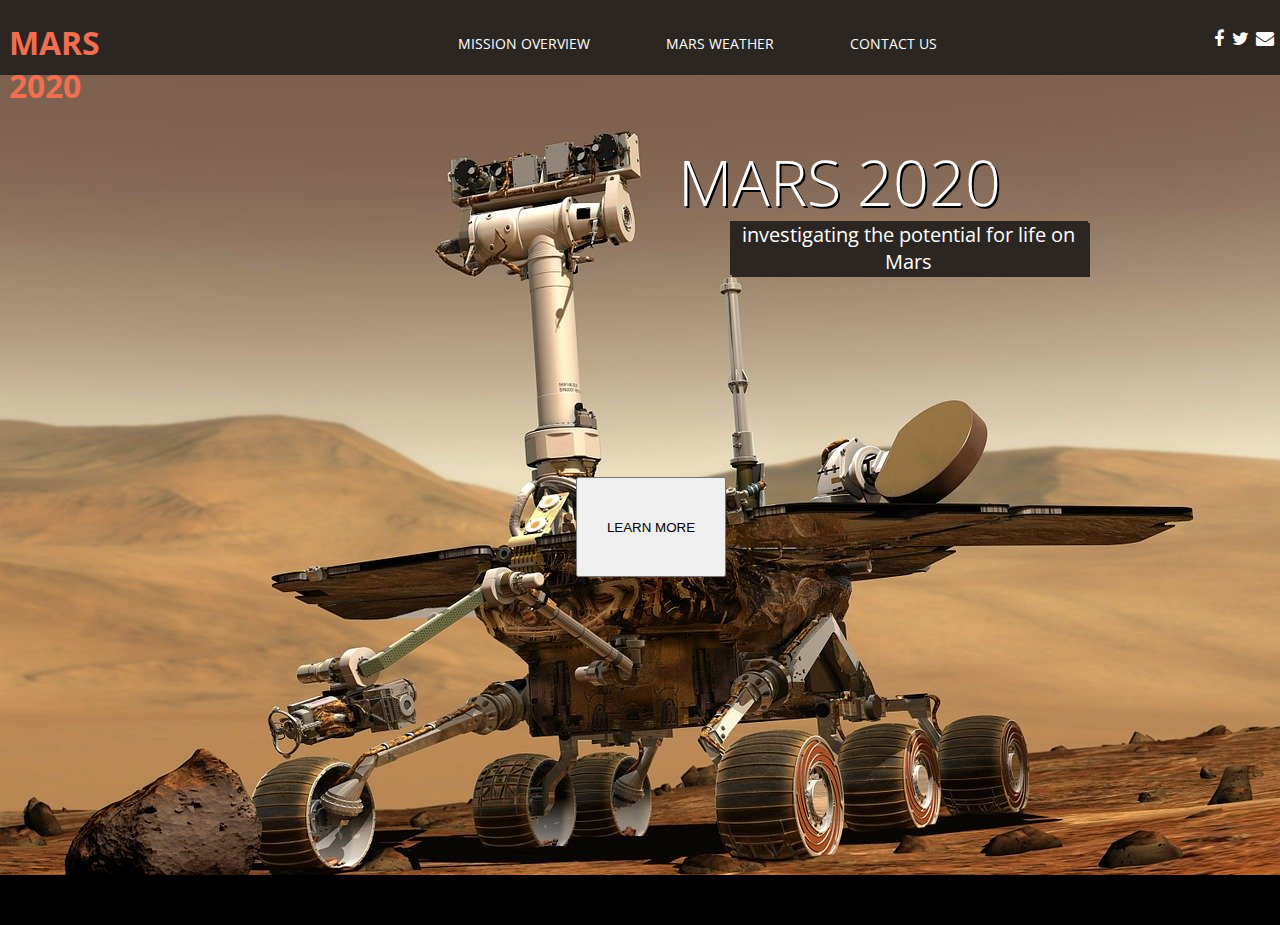
==== index.html @ 91cb97eb "Initial commit" ====
<!DOCTYPE html>
<html lang="en" dir="ltr">
  <head>
    <meta charset="utf-8">
    <meta name="viewport" content="width=device-width, initial-scale=1.0">
    <title>Mars 2020</title>
    <link rel="stylesheet" href="https://cdnjs.cloudflare.com/ajax/libs/font-awesome/4.7.0/css/font-awesome.min.css">
    <link href="https://fonts.googleapis.com/css?family=Open+Sans&display=swap" rel="stylesheet">
    <link rel="stylesheet" href="/css/style.css">
  </head>
  <body>
    <div id="container">
      <header>
        <h1>MARS 2020</h1>
        <nav>
          <ul>
            <li class="dropdown">
              <a href="javascript:void(0)" class="dropbtn"><a href="overview.html">Mission Overview</a></a>
              <div class="dropdown-content">
                <a href="timeline.html">Mission Timeline</a>
              </div>
            </li>
            <li><a href="weather.html">Mars Weather</a></li>
            <li><a href="contact.html">Contact Us</a></li>
          </ul>
        </nav>
        <div class="social">
          <a href="#" class="fa fa-facebook"></a>
          <a href="#" class="fa fa-twitter"></a>
          <a href="#" class="fa fa-envelope"></a>
        </div>
      </header>
      <main id="main">
        <h2 id="welcomeText">MARS 2020</h2>
        <p class="subText">investigating the potential for life on Mars</p>
      </main>
      <section>
        <button id="callToAction" type="button" name="button">LEARN MORE</button>
      </section>
      <footer>3

      </footer>
    </div>
  </body>
</html>
---- css/style.css ----
html {
  margin: 0;
  padding: 0;
  background: black;
  background-image: url(/images/marsRover.jpg);
  background-repeat: no-repeat;
  background-size: cover;
}

#contactHTML {
  margin: 0;
  padding: 0;
  background: black;
  background-image: url(/images/mars2.jpg);
  background-repeat: no-repeat;
  background-size: cover;
}

body {
  margin: 0;
  padding: 0;
}

#callToAction {
  position: absolute;
  width: 150px;
  height: 100px;
  top: 53%;
  left: 45%;
}

#container {
  display: grid;
  grid-template-areas: "header"
                       "main"
                       "footer";
}

header {
  grid-area: header;
  height: 75px;
  display: grid;
  grid-template-rows: 100%;
  grid-template-columns: 13.3% 81.3% 5.3%;
  background: #2c2622;
  color: white;
  font-family: 'Open Sans', sans-serif;
}

main {
  grid-area: main;
  height: 800px;
}

footer {
  grid-area: footer;
  height: 50px;
  background: black;
}

h1 {
  width: 100%;
  margin-left: 5%;
  color: #F26E50;
}


/* Navigation */
nav {
  width: 100%;
}

li:first-of-type {
  margin-left: 20%;
}

ul {
}

li {
  list-style: none;
  display: inline-block;
  font-size: 14px;
  text-transform: uppercase;
  margin-left: 4%;
  margin-top: 1%;
}

li:first-of-type:hover {
  color: orange;
}

a {
  cursor: pointer;
}

a:hover {
  color: #f26e50;
}


/*Dropdown Menu*/
li a, .dropbtn {
  display: inline-block;
  color: white;
  text-align: center;
  padding: 8.24px 16px;
  text-decoration: none;
}

li a:hover, .dropdown:hover .dropbtn {
  background-color: #2c2622;
}

li.dropdown {
  display: inline-block;
}

.dropdown-content {
  display: none;
  position: absolute;
  background-color: #2c2622;
  min-width: 160px;
  box-shadow: 0px 2px 8px 0px #2c2622;
  z-index: 1;
  left: 33.7%;
}

.dropdown-content a {
  color: white;
  padding: 12px 16px;
  text-decoration: none;
  display: block;
  text-align: left;
}

.dropdown-content a:hover {background-color: #f26e50;}

.dropdown:hover .dropdown-content {
  display: block;
}


/*Social Media and Mail icons */
.social {
  width: 100%;
}

.fa {
  font-size: 18px;
  margin-top: 44%;
  margin-left: 5%;
  text-decoration: none;
  color: white;
}


/* FRONTPAGE */
#welcomeText {
  margin-left: 53%;
  margin-top: 5%;
  margin-bottom: 0;
  font-size: 63px;
  color: white;
  font-family: 'Open Sans', sans-serif;
  font-weight: 300;
  text-shadow: 2px 2px black;
}

.subText {
  margin-left: 57%;
  margin-top: -0.2%;
  color: white;
  font-size: 20px;
  font-family: 'Open Sans', sans-serif;
  background: #2c2622;
  width: 28%;
  text-align: center;
  box-shadow: 2px 2px #2c2622;
}


/*Contact Form styles*/
#contactBox {
  width: 687px;
  height: 662px;
  background: white;
  margin: 0 auto;
  margin-top: 5%;
}

#contactHeader {
  background: #592B27;
  width: 100%;
  height: 20%;
}

#contactH2 {
  padding-left: 36%;
  padding-top: 6.5%;
  color: white;
  font-family: 'Open Sans', sans-serif;
  font-size: 32px;
  font-weight: 300;
}

#logoLink {
    text-decoration: none;
    color: #F26E50;
}

#marsForm {

}

fieldset {
  border: none;
  margin: 0 0 10px;
  padding: 0;
  padding-top: 10px;
  margin-left: 2%;
  width: 100%;
}

#marsForm input[type="text"],
#marsForm input[type="tel"],
#marsForm input[type="email"],
#marsForm textarea {
  width: 50%;
  border: 1px solid #bbb;
  margin: 0 0 5px;
  padding: 10px;
  font-family: 'Open Sans', sans-serif;
}
#marsForm textarea {
  height: 150px;
  width: 90%;
  max-width: 100%;
}
#marsForm button[type="submit"] {
  padding: 10px;
  width: 20%;
  background: #592b27;
  color: white;
  font-weight: 700;
  border: none;
  margin-left: 73%;
  box-shadow: 2px 2px #2c2622;
  border: none;
  border-radius: 5%;
}
#marsForm button[type="submit"]:hover {
  background: darkgreen;
  color: white;
  text-transform: uppercase;
  font-weight: 700;
  opacity: 0.8;
  cursor: pointer;
}
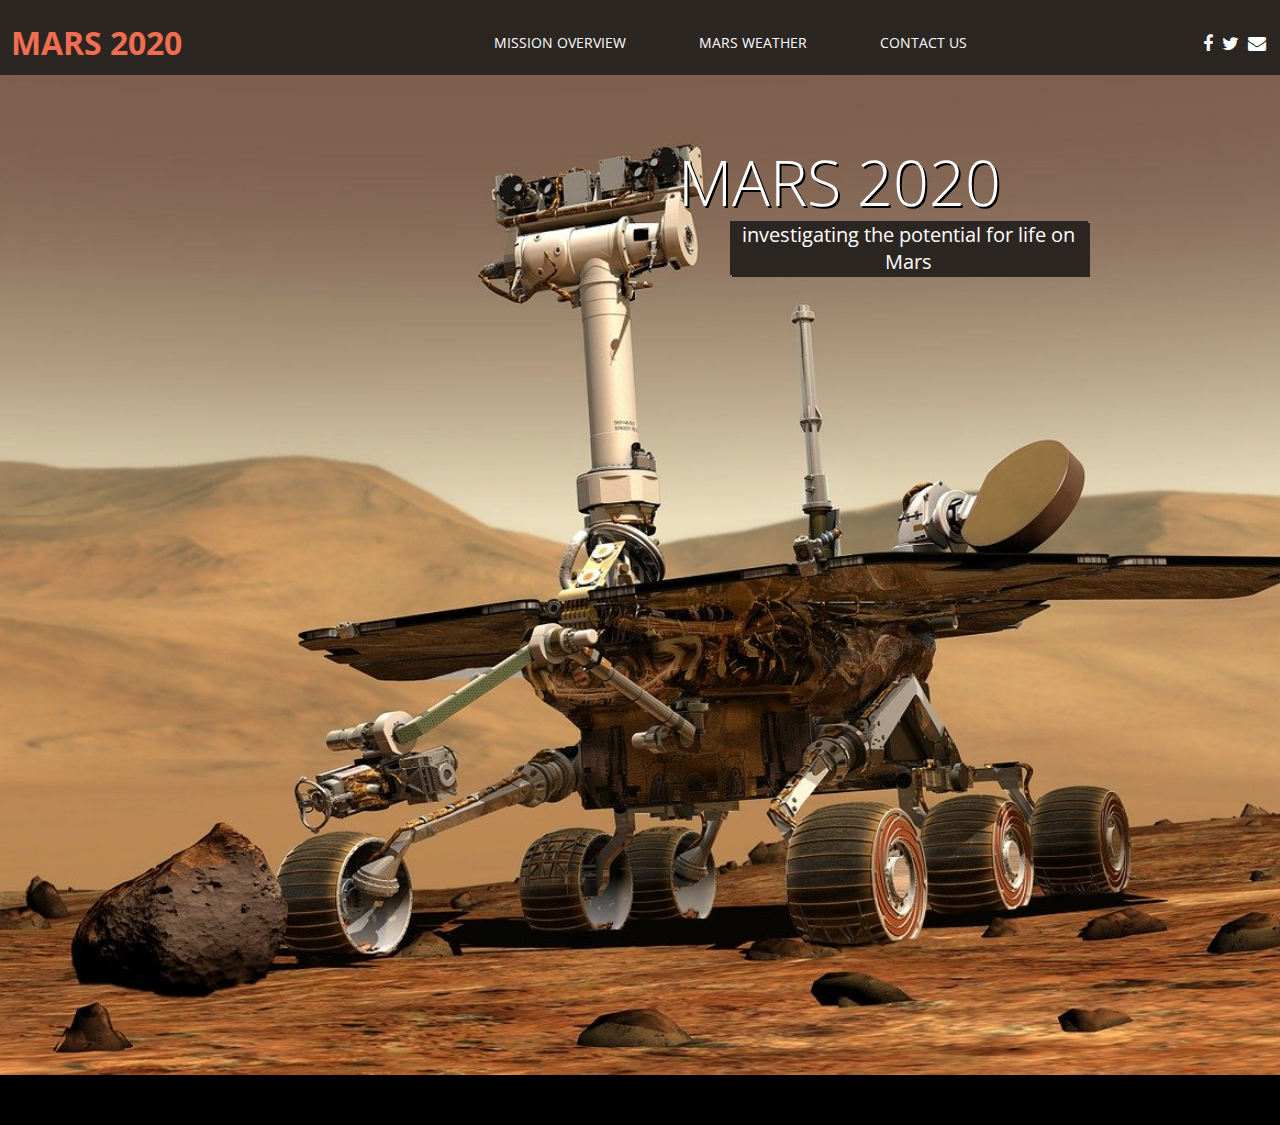
==== commit ca963f5d: "General markup and styling of site" ====
--- a/index.html
+++ b/index.html
@@ -24,21 +24,34 @@
             <li><a href="contact.html">Contact Us</a></li>
           </ul>
         </nav>
+        <div class="burger">
+          <div class="line"></div>
+          <div class="line"></div>
+          <div class="line"></div>
+          <div class="social">
+            <a href="#" class="fa fa-facebook"></a>
+            <a href="#" class="fa fa-twitter"></a>
+            <a href="#" class="fa fa-envelope"></a>
+          </div>
+        </div>
         <div class="social">
           <a href="#" class="fa fa-facebook"></a>
           <a href="#" class="fa fa-twitter"></a>
           <a href="#" class="fa fa-envelope"></a>
         </div>
       </header>
-      <main id="main">
+      <main class="main">
         <h2 id="welcomeText">MARS 2020</h2>
         <p class="subText">investigating the potential for life on Mars</p>
       </main>
-      <section>
-        <button id="callToAction" type="button" name="button">LEARN MORE</button>
-      </section>
-      <footer>3
-
+      <div id="newMain"></div>
+      <script src="/js/script.js"></script>
+      <footer id="footer">
+        <div class="socialMobile">
+          <a href="#" class="fa fa-facebook"></a>
+          <a href="#" class="fa fa-twitter"></a>
+          <a href="#" class="fa fa-envelope"></a>
+        </div>
       </footer>
     </div>
   </body>
--- a/css/style.css
+++ b/css/style.css
@@ -7,26 +7,9 @@
   background-size: cover;
 }
 
-#contactHTML {
-  margin: 0;
-  padding: 0;
-  background: black;
-  background-image: url(/images/mars2.jpg);
-  background-repeat: no-repeat;
-  background-size: cover;
-}
-
 body {
   margin: 0;
   padding: 0;
-}
-
-#callToAction {
-  position: absolute;
-  width: 150px;
-  height: 100px;
-  top: 53%;
-  left: 45%;
 }
 
 #container {
@@ -41,7 +24,7 @@
   height: 75px;
   display: grid;
   grid-template-rows: 100%;
-  grid-template-columns: 13.3% 81.3% 5.3%;
+  grid-template-columns: 17.3% 75.3% 7.3%;
   background: #2c2622;
   color: white;
   font-family: 'Open Sans', sans-serif;
@@ -49,7 +32,7 @@
 
 main {
   grid-area: main;
-  height: 800px;
+  height: 1000px;
 }
 
 footer {
@@ -62,6 +45,10 @@
   width: 100%;
   margin-left: 5%;
   color: #F26E50;
+}
+
+p {
+  font-family: 'Open Sans', sans-serif;
 }
 
 
@@ -143,15 +130,19 @@
 
 /*Social Media and Mail icons */
 .social {
-  width: 100%;
+  margin: 0 auto;
+}
+
+.socialMobile {
+  display: none;
 }
 
 .fa {
   font-size: 18px;
-  margin-top: 44%;
-  margin-left: 5%;
   text-decoration: none;
   color: white;
+  margin-top: 35px;
+  margin-left: 5px;
 }
 
 
@@ -181,6 +172,15 @@
 
 
 /*Contact Form styles*/
+#contactHTML {
+  margin: 0;
+  padding: 0;
+  background: black;
+  background-image: url(/images/mars2.jpg);
+  background-repeat: no-repeat;
+  background-size: cover;
+}
+
 #contactBox {
   width: 687px;
   height: 662px;
@@ -257,3 +257,335 @@
   opacity: 0.8;
   cursor: pointer;
 }
+
+
+.burger {
+  display: none;
+}
+
+
+/* TABLET STYLES */
+
+@media screen and (max-width: 980px) {
+  header {
+    grid-area: header;
+    height: 100px;
+    display: grid;
+    grid-template-rows: 100%;
+    grid-template-columns: 17.3% 75.3% 7.3%;
+    background: #2c2622;
+    color: white;
+    font-family: 'Open Sans', sans-serif;
+  }
+
+  #container {
+    width: 100%;
+    max-width: 980px;
+  }
+
+  #newMain {
+    display: none;
+  }
+
+  .main {
+    height: 1100px;
+  }
+
+  h1 {
+    margin-top: 15%;
+    margin-left: 7%;
+    text-align: center;
+  }
+
+  h2#welcomeText {
+    margin-left: 6%;
+    margin-top: 30%;
+  }
+
+  .subText {
+    margin-left: 6%;
+    width: 70%;
+  }
+
+  .social {
+    display: none;
+  }
+
+  .burger {
+    display: block;
+  }
+
+  .line {
+    background: white;
+    width: 65%;
+    height: 6%;
+    margin-top: 12%;
+  }
+
+  .line:first-of-type {
+    margin-top: 65%;
+  }
+
+  ul {
+    display: none;
+  }
+
+
+  /* Burger Div */
+  .burgerDiv {
+    width: 100%;
+    background: #592B27;
+    display: grid;
+    grid-template-columns: 100%;
+    grid-template-rows: 22% 22% 22% 22%;
+    font-family: 'Open Sans', sans-serif;
+  }
+
+  div.burgerLinks a {
+    width: 100%;
+    font-size: 32px;
+    color: white;
+    padding-top: 7%;
+    margin-left: 33%;
+    text-align: center;
+  }
+
+  .linkHr {
+    width: 100%;
+    margin-top: 15.3%;
+  }
+
+  .linkH3 {
+    margin-left: 0%;
+    margin-top: 4.7%;
+  }
+
+  .linkH3:first-of-type {
+    margin-left: 0%;
+    margin-top: -2%;
+  }
+
+  .containDiv {
+    display: block;
+    padding-top: 70px;
+    padding-bottom: 0px;
+    background: #592B27;
+  }
+
+  .containDivNone {
+    display: none;
+  }
+
+  .close {
+    position: absolute;
+    font-size: 50px;
+    color: white;
+    top: 5%;
+    right: 3%;
+  }
+
+  .closeHidden {
+    display: none;
+  }
+
+  .open {
+    display: inline-block;
+  }
+
+/*CONTACT US STYLES*/
+#contactBox {
+  width: 90%;
+  height: 900px;
+}
+
+#contactHTML {
+  margin: 0;
+  padding: 0;
+  background: black;
+  background-image: url(/images/mars2.jpg);
+  background-repeat: no-repeat;
+  background-size: cover;
+}
+}
+
+@media screen and (max-width: 480px) {
+  html {
+    height: 100%;
+  }
+
+  header {
+    height: 100px;
+    grid-template-rows: 100%;
+    grid-template-columns: 50% 35% 15%;
+    background: #2c2622;
+    color: white;
+    font-family: 'Open Sans', sans-serif;
+  }
+
+  #container {
+    width: 100%;
+    max-width: 480px;
+  }
+
+  .main {
+    height: 580px;
+  }
+
+  .socialMobile {
+    margin-left: 25%;
+  }
+
+  .fa {
+    font-size: 32px;
+    margin-left: 10%;
+    margin-bottom: 0%;
+    margin-top: 7%;
+  }
+
+  footer {
+    opacity: 0.8;
+    height: 70px;
+  }
+
+
+  /*FRONTPAGE STYLES*/
+  h2#welcomeText {
+    margin-left: 1%;
+    margin-top: 1%;
+    font-size: 42px;
+  }
+
+  .subText {
+    font-size: 16px;
+    width: 90%;
+  }
+
+
+  /*CONTACT US STYLES*/
+  #contactMain {
+    height: 700px;
+  }
+
+  #contactBox {
+    width: 100%;
+    height: 100%;
+    margin-top: -7%;
+    text-align: center;
+  }
+
+  #contactH2 {
+    padding-top: 10%;
+    padding-left: 0%;
+    width: 100%;
+  }
+
+  #contactHeader {
+  }
+
+  #contactHTML {
+    margin: 0;
+    padding: 0;
+    background: black;
+    background-image: url(/images/mars2.jpg);
+    background-repeat: no-repeat;
+    background-size: cover;
+  }
+
+
+  /* Burger Div */
+  .burgerDiv {
+    width: 100%;
+    display: grid;
+    grid-template-columns: 100%;
+    grid-template-rows: 22% 22% 22% 22%;
+    text-align: center;
+  }
+
+  div.burgerLinks a {
+    width: 100%;
+    font-size: 22px;
+    padding-top: 0;
+    margin-left: 0%;
+    text-align: center;
+    text-decoration: none;
+  }
+
+  .linkHr {
+    width: 100%;
+    margin-top: 16.3%;
+    padding-top: 0%;
+  }
+
+  .linkH3 {
+    margin-left: 0%;
+    margin-top: 13%;
+  }
+
+  .linkH3:first-of-type {
+    margin-left: 0%;
+    margin-top: -9%;
+  }
+
+  .containDiv {
+    padding-top: 80px;
+  }
+
+  .close {
+    position: absolute;
+    font-size: 30px;
+    color: white;
+    top: 0%;
+    right: 5%;
+    font-weight: bold;
+  }
+
+
+  /*Contact Form styles*/
+  #contactHTML {
+    background-image: url(/images/mars2.jpg);
+    background-repeat: no-repeat;
+    background-size: cover;
+  }
+
+  #marsForm {
+
+  }
+
+  fieldset {
+    margin: 0 0 10px;
+    padding: 0;
+    padding-top: 10px;
+    margin-left: 0%;
+  }
+
+  #marsForm input[type="text"],
+  #marsForm input[type="tel"],
+  #marsForm input[type="email"],
+  #marsForm textarea {
+    width: 90%;
+    margin: 0 0 5px;
+    padding: 10px;
+  }
+  #marsForm textarea {
+    height: 150px;
+    width: 90%;
+    max-width: 100%;
+  }
+  #marsForm button[type="submit"] {
+    padding: 15px;
+    width: 40%;
+    border: none;
+    margin-left: 0%;
+    border: none;
+    border-radius: 5%;
+  }/*
+  #marsForm button[type="submit"]:hover {
+    background: darkgreen;
+    color: white;
+    text-transform: uppercase;
+    font-weight: 700;
+    opacity: 0.8;
+    cursor: pointer;
+  }*/
+
+}
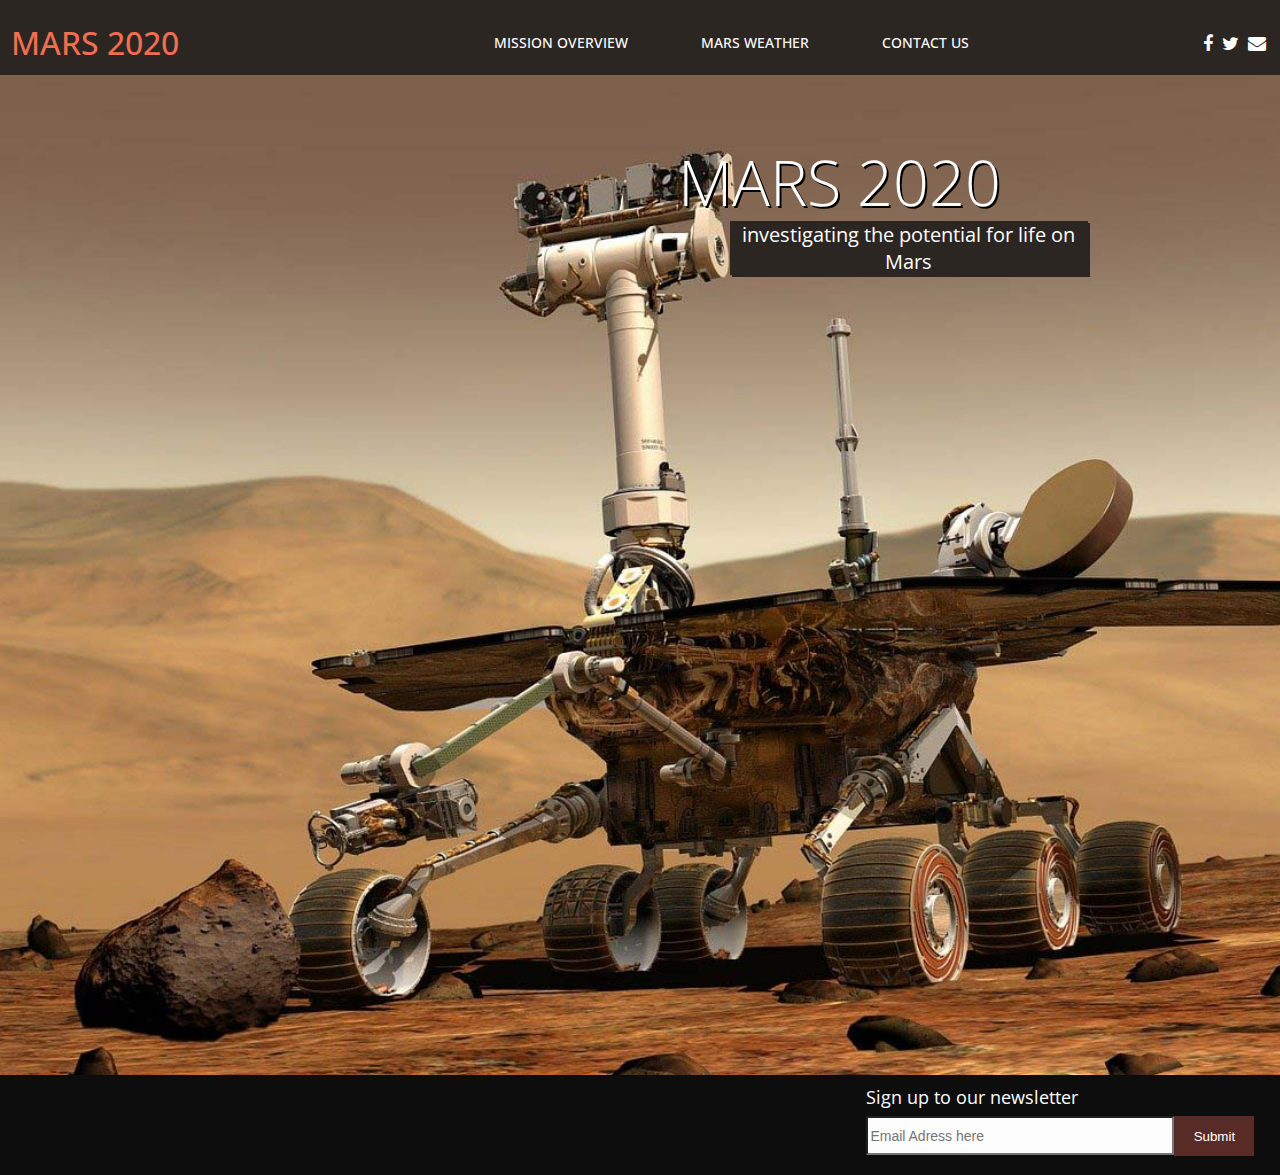
==== commit db43e246: "Resized images, changed colors and worked on improving responsiveness" ====
--- a/index.html
+++ b/index.html
@@ -4,6 +4,7 @@
     <meta charset="utf-8">
     <meta name="viewport" content="width=device-width, initial-scale=1.0">
     <title>Mars 2020</title>
+    <meta name="description" content="A microsite providing all relevant information about Nasa's upcoming Mars 2020 mission.">
     <link rel="stylesheet" href="https://cdnjs.cloudflare.com/ajax/libs/font-awesome/4.7.0/css/font-awesome.min.css">
     <link href="https://fonts.googleapis.com/css?family=Open+Sans&display=swap" rel="stylesheet">
     <link rel="stylesheet" href="/css/style.css">
@@ -11,7 +12,7 @@
   <body>
     <div id="container">
       <header>
-        <h1>MARS 2020</h1>
+        <h1><a id="logoLink" href="index.html">MARS 2020</a></h1>
         <nav>
           <ul>
             <li class="dropdown">
@@ -45,14 +46,18 @@
         <p class="subText">investigating the potential for life on Mars</p>
       </main>
       <div id="newMain"></div>
-      <script src="/js/script.js"></script>
       <footer id="footer">
         <div class="socialMobile">
           <a href="#" class="fa fa-facebook"></a>
           <a href="#" class="fa fa-twitter"></a>
           <a href="#" class="fa fa-envelope"></a>
         </div>
+        <div class="desktopFooter">
+          <p class="newsletterP">Sign up to our newsletter</p>
+          <input type="email" name="" type="submit" placeholder="Email Adress here"><input type="submit">
+        </div>
       </footer>
     </div>
+    <script src="/js/script.js"></script>
   </body>
 </html>
--- a/css/style.css
+++ b/css/style.css
@@ -2,7 +2,7 @@
   margin: 0;
   padding: 0;
   background: black;
-  background-image: url(/images/marsRover.jpg);
+  background-image: url(/images/marsRover2.jpg);
   background-repeat: no-repeat;
   background-size: cover;
 }
@@ -35,12 +35,6 @@
   height: 1000px;
 }
 
-footer {
-  grid-area: footer;
-  height: 50px;
-  background: black;
-}
-
 h1 {
   width: 100%;
   margin-left: 5%;
@@ -49,6 +43,7 @@
 
 p {
   font-family: 'Open Sans', sans-serif;
+  color: #fdfdfd;
 }
 
 
@@ -79,10 +74,19 @@
 
 a {
   cursor: pointer;
+  font-weight: 500;
 }
 
 a:hover {
   color: #f26e50;
+  font-size: 1.1em;
+  transition: 1s;
+}
+
+.active {
+  color: #f26e50;
+  font-size: 1.1em;
+  font-weight: bold;
 }
 
 
@@ -110,7 +114,7 @@
   min-width: 160px;
   box-shadow: 0px 2px 8px 0px #2c2622;
   z-index: 1;
-  left: 33.7%;
+  left: 35.7%;
 }
 
 .dropdown-content a {
@@ -152,7 +156,7 @@
   margin-top: 5%;
   margin-bottom: 0;
   font-size: 63px;
-  color: white;
+  color: #fdfdfd;
   font-family: 'Open Sans', sans-serif;
   font-weight: 300;
   text-shadow: 2px 2px black;
@@ -161,9 +165,7 @@
 .subText {
   margin-left: 57%;
   margin-top: -0.2%;
-  color: white;
   font-size: 20px;
-  font-family: 'Open Sans', sans-serif;
   background: #2c2622;
   width: 28%;
   text-align: center;
@@ -176,7 +178,7 @@
   margin: 0;
   padding: 0;
   background: black;
-  background-image: url(/images/mars2.jpg);
+  background-image: url(../images/mars1.jpg);
   background-repeat: no-repeat;
   background-size: cover;
 }
@@ -205,12 +207,13 @@
 }
 
 #logoLink {
-    text-decoration: none;
-    color: #F26E50;
-}
-
-#marsForm {
-
+  text-decoration: none;
+  color: #F26E50;
+}
+
+#logoLink:hover {
+  transition: 0;
+  font-size: 1em;
 }
 
 fieldset {
@@ -220,6 +223,10 @@
   padding-top: 10px;
   margin-left: 2%;
   width: 100%;
+}
+
+#marsForm {
+  background: #fdfdfd;
 }
 
 #marsForm input[type="text"],
@@ -264,6 +271,48 @@
 }
 
 
+/*Footer*/
+footer {
+  grid-area: footer;
+  height: 100px;
+  background: #0d0d0d;
+}
+
+.desktopFooter {
+  display: block;
+  position: absolute;
+  right: 2%;
+}
+
+.newsletterP {
+  font-size: 18px;
+  margin-top: 2.5%;
+  margin-bottom: 2%;
+}
+
+footer input[type="submit"] {
+  height: 40px;
+  width: 80px;
+  margin-top: 0px;
+  border: none;
+  color: white;
+  background: #592b27;
+  cursor: pointer;
+}
+
+footer input[type="submit"]:hover {
+  background: #f26e50;
+}
+
+footer input[type="email"] {
+  height: 33px;
+  width: 300px;
+  margin-top: 0px;
+  font-size: 14px;
+  background: #fdfdfd;
+}
+
+
 /* TABLET STYLES */
 
 @media screen and (max-width: 980px) {
@@ -274,7 +323,7 @@
     grid-template-rows: 100%;
     grid-template-columns: 17.3% 75.3% 7.3%;
     background: #2c2622;
-    color: white;
+    color: #fdfdfd;
     font-family: 'Open Sans', sans-serif;
   }
 
@@ -392,6 +441,7 @@
     display: inline-block;
   }
 
+
 /*CONTACT US STYLES*/
 #contactBox {
   width: 90%;
@@ -402,10 +452,31 @@
   margin: 0;
   padding: 0;
   background: black;
-  background-image: url(/images/mars2.jpg);
+  background-image: url(../images/mars1.jpg);
   background-repeat: no-repeat;
   background-size: cover;
 }
+
+
+/*Footer*/
+footer {
+  height: 70px;
+}
+
+.desktopFooter {
+  display: none;
+}
+.socialMobile {
+  margin-left: 33%;
+  display: block;
+}
+
+.fa {
+  font-size: 32px;
+  margin-left: 10%;
+  margin-top: 3%;
+}
+
 }
 
 @media screen and (max-width: 480px) {
@@ -442,11 +513,6 @@
     margin-top: 7%;
   }
 
-  footer {
-    opacity: 0.8;
-    height: 70px;
-  }
-
 
   /*FRONTPAGE STYLES*/
   h2#welcomeText {
@@ -578,14 +644,22 @@
     margin-left: 0%;
     border: none;
     border-radius: 5%;
-  }/*
-  #marsForm button[type="submit"]:hover {
-    background: darkgreen;
-    color: white;
-    text-transform: uppercase;
-    font-weight: 700;
-    opacity: 0.8;
-    cursor: pointer;
-  }*/
-
-}
+  }
+
+
+/*Footer*/
+footer {
+  opacity: 1;
+  height: 70px;
+}
+
+.desktopFooter {
+  display: none;
+}
+
+.socialMobile {
+  display: block;
+  margin-left: 25%;
+}
+
+}
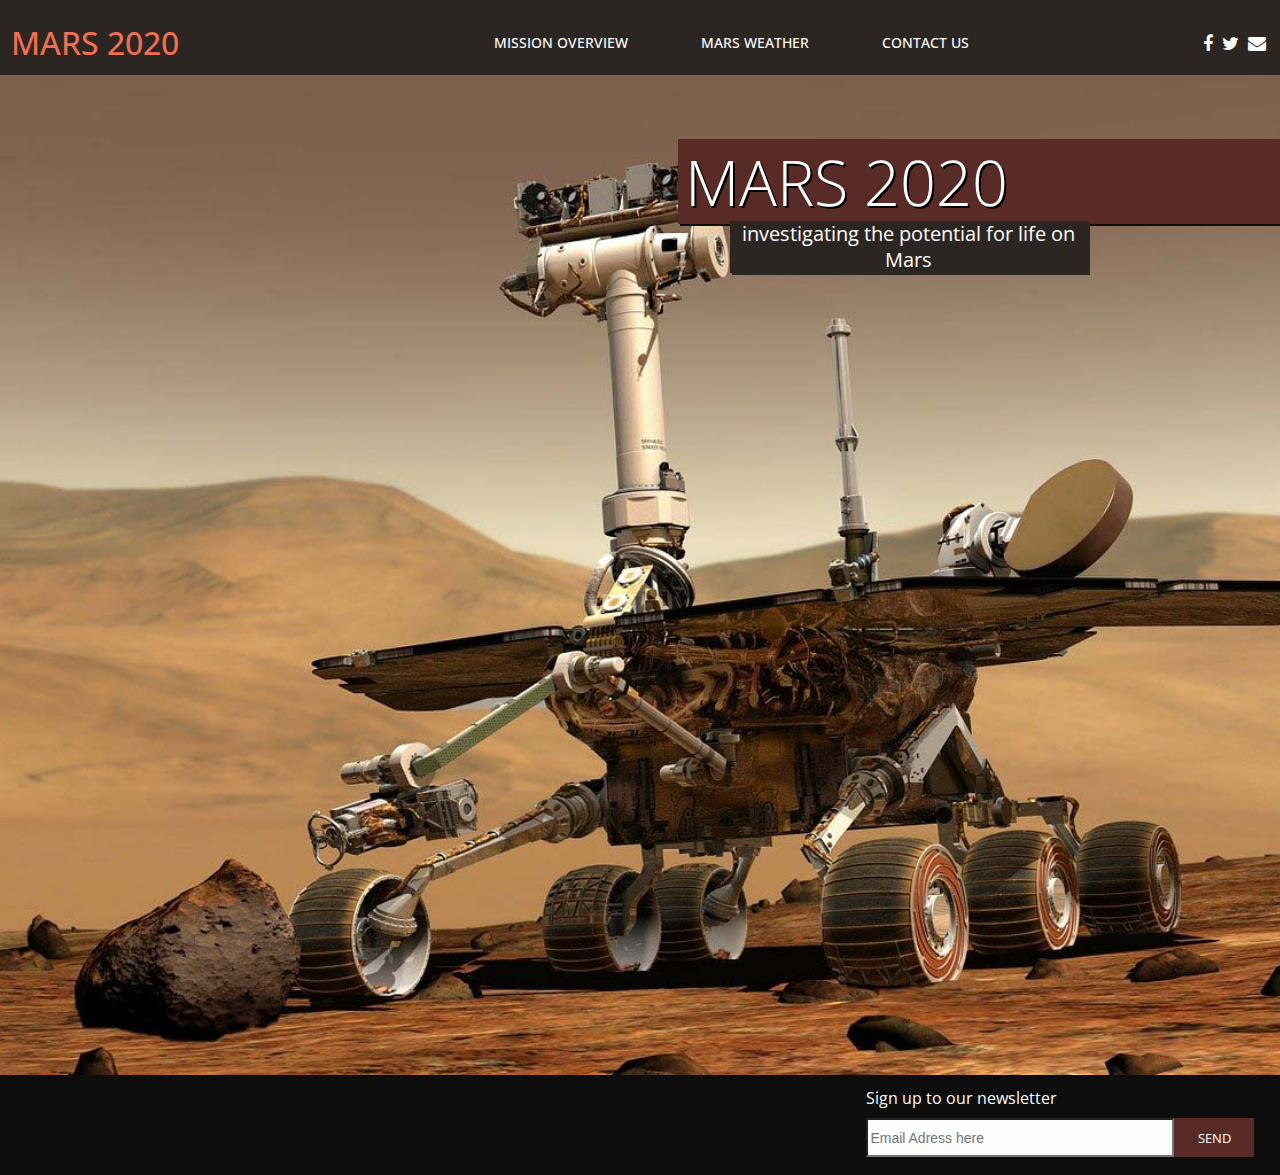
==== commit 835a498a: "Changed some styling and changed the function for calculating wind speed" ====
--- a/index.html
+++ b/index.html
@@ -7,6 +7,7 @@
     <meta name="description" content="A microsite providing all relevant information about Nasa's upcoming Mars 2020 mission.">
     <link rel="stylesheet" href="https://cdnjs.cloudflare.com/ajax/libs/font-awesome/4.7.0/css/font-awesome.min.css">
     <link href="https://fonts.googleapis.com/css?family=Open+Sans&display=swap" rel="stylesheet">
+    <link href="https://fonts.googleapis.com/css?family=Roboto&display=swap" rel="stylesheet">
     <link rel="stylesheet" href="/css/style.css">
   </head>
   <body>
@@ -54,7 +55,9 @@
         </div>
         <div class="desktopFooter">
           <p class="newsletterP">Sign up to our newsletter</p>
-          <input type="email" name="" type="submit" placeholder="Email Adress here"><input type="submit">
+          <label for="Email"></label>
+            <input type="text" name="email" placeholder="Email Adress here"><input type="button" value="SEND">
+          </label>
         </div>
       </footer>
     </div>
--- a/css/style.css
+++ b/css/style.css
@@ -44,6 +44,7 @@
 p {
   font-family: 'Open Sans', sans-serif;
   color: #fdfdfd;
+  line-height: 26px;
 }
 
 
@@ -54,9 +55,6 @@
 
 li:first-of-type {
   margin-left: 20%;
-}
-
-ul {
 }
 
 li {
@@ -144,7 +142,7 @@
 .fa {
   font-size: 18px;
   text-decoration: none;
-  color: white;
+  color: #fdfdfd;
   margin-top: 35px;
   margin-left: 5px;
 }
@@ -152,14 +150,17 @@
 
 /* FRONTPAGE */
 #welcomeText {
+  background: #592b27;
   margin-left: 53%;
   margin-top: 5%;
   margin-bottom: 0;
+  padding-left: 0.5%;
   font-size: 63px;
   color: #fdfdfd;
   font-family: 'Open Sans', sans-serif;
   font-weight: 300;
   text-shadow: 2px 2px black;
+  box-shadow: 2px 2px #0d0d0d;
 }
 
 .subText {
@@ -204,6 +205,12 @@
   font-family: 'Open Sans', sans-serif;
   font-size: 32px;
   font-weight: 300;
+}
+
+#formP {
+  color: #0d0d0d;
+  font-size: 18px;
+  font-weight: bold;
 }
 
 #logoLink {
@@ -245,11 +252,12 @@
   max-width: 100%;
 }
 #marsForm button[type="submit"] {
+  font-family: 'Roboto', sans-serif;
   padding: 10px;
   width: 20%;
   background: #592b27;
   color: white;
-  font-weight: 700;
+  font-weight: 400;
   border: none;
   margin-left: 73%;
   box-shadow: 2px 2px #2c2622;
@@ -260,9 +268,10 @@
   background: darkgreen;
   color: white;
   text-transform: uppercase;
-  font-weight: 700;
-  opacity: 0.8;
+  font-weight: 400;
   cursor: pointer;
+  font-size: 1em;
+  transition: 1s;
 }
 
 
@@ -276,6 +285,7 @@
   grid-area: footer;
   height: 100px;
   background: #0d0d0d;
+  color: #fdfdfd;
 }
 
 .desktopFooter {
@@ -285,13 +295,14 @@
 }
 
 .newsletterP {
-  font-size: 18px;
+  font-size: 16px;
   margin-top: 2.5%;
   margin-bottom: 2%;
 }
 
-footer input[type="submit"] {
-  height: 40px;
+footer input[type="button"] {
+  font-family: 'Open Sans', sans-serif;
+  height: 39px;
   width: 80px;
   margin-top: 0px;
   border: none;
@@ -300,11 +311,14 @@
   cursor: pointer;
 }
 
-footer input[type="submit"]:hover {
-  background: #f26e50;
-}
-
-footer input[type="email"] {
+footer input[type="button"]:hover {
+  background: darkgreen;
+  font-size: 1em;
+  transition: 1s;
+  text-transform: uppercase;
+}
+
+footer input[type="text"] {
   height: 33px;
   width: 300px;
   margin-top: 0px;
@@ -317,14 +331,7 @@
 
 @media screen and (max-width: 980px) {
   header {
-    grid-area: header;
     height: 100px;
-    display: grid;
-    grid-template-rows: 100%;
-    grid-template-columns: 17.3% 75.3% 7.3%;
-    background: #2c2622;
-    color: #fdfdfd;
-    font-family: 'Open Sans', sans-serif;
   }
 
   #container {
@@ -341,8 +348,8 @@
   }
 
   h1 {
-    margin-top: 15%;
-    margin-left: 7%;
+    margin-top: 5%;
+    margin-left: 0;
     text-align: center;
   }
 
@@ -405,19 +412,19 @@
   }
 
   .linkH3 {
-    margin-left: 0%;
+    margin-left: 0;
     margin-top: 4.7%;
   }
 
   .linkH3:first-of-type {
-    margin-left: 0%;
+    margin-left: 0;
     margin-top: -2%;
   }
 
   .containDiv {
     display: block;
     padding-top: 70px;
-    padding-bottom: 0px;
+    padding-bottom: 0;
     background: #592B27;
   }
 
@@ -486,15 +493,10 @@
 
   header {
     height: 100px;
-    grid-template-rows: 100%;
     grid-template-columns: 50% 35% 15%;
-    background: #2c2622;
-    color: white;
-    font-family: 'Open Sans', sans-serif;
   }
 
   #container {
-    width: 100%;
     max-width: 480px;
   }
 
@@ -507,17 +509,21 @@
   }
 
   .fa {
-    font-size: 32px;
     margin-left: 10%;
     margin-bottom: 0%;
     margin-top: 7%;
   }
 
+  h1 {
+    margin-top: 15%;
+    margin-left: 0;
+  }
+
 
   /*FRONTPAGE STYLES*/
   h2#welcomeText {
     margin-left: 1%;
-    margin-top: 1%;
+    margin-top: 10%;
     font-size: 42px;
   }
 
@@ -543,9 +549,6 @@
     padding-top: 10%;
     padding-left: 0%;
     width: 100%;
-  }
-
-  #contactHeader {
   }
 
   #contactHTML {
@@ -613,15 +616,15 @@
     background-size: cover;
   }
 
-  #marsForm {
-
-  }
-
   fieldset {
     margin: 0 0 10px;
     padding: 0;
     padding-top: 10px;
     margin-left: 0%;
+  }
+
+  #formP {
+    width: 90%;
   }
 
   #marsForm input[type="text"],
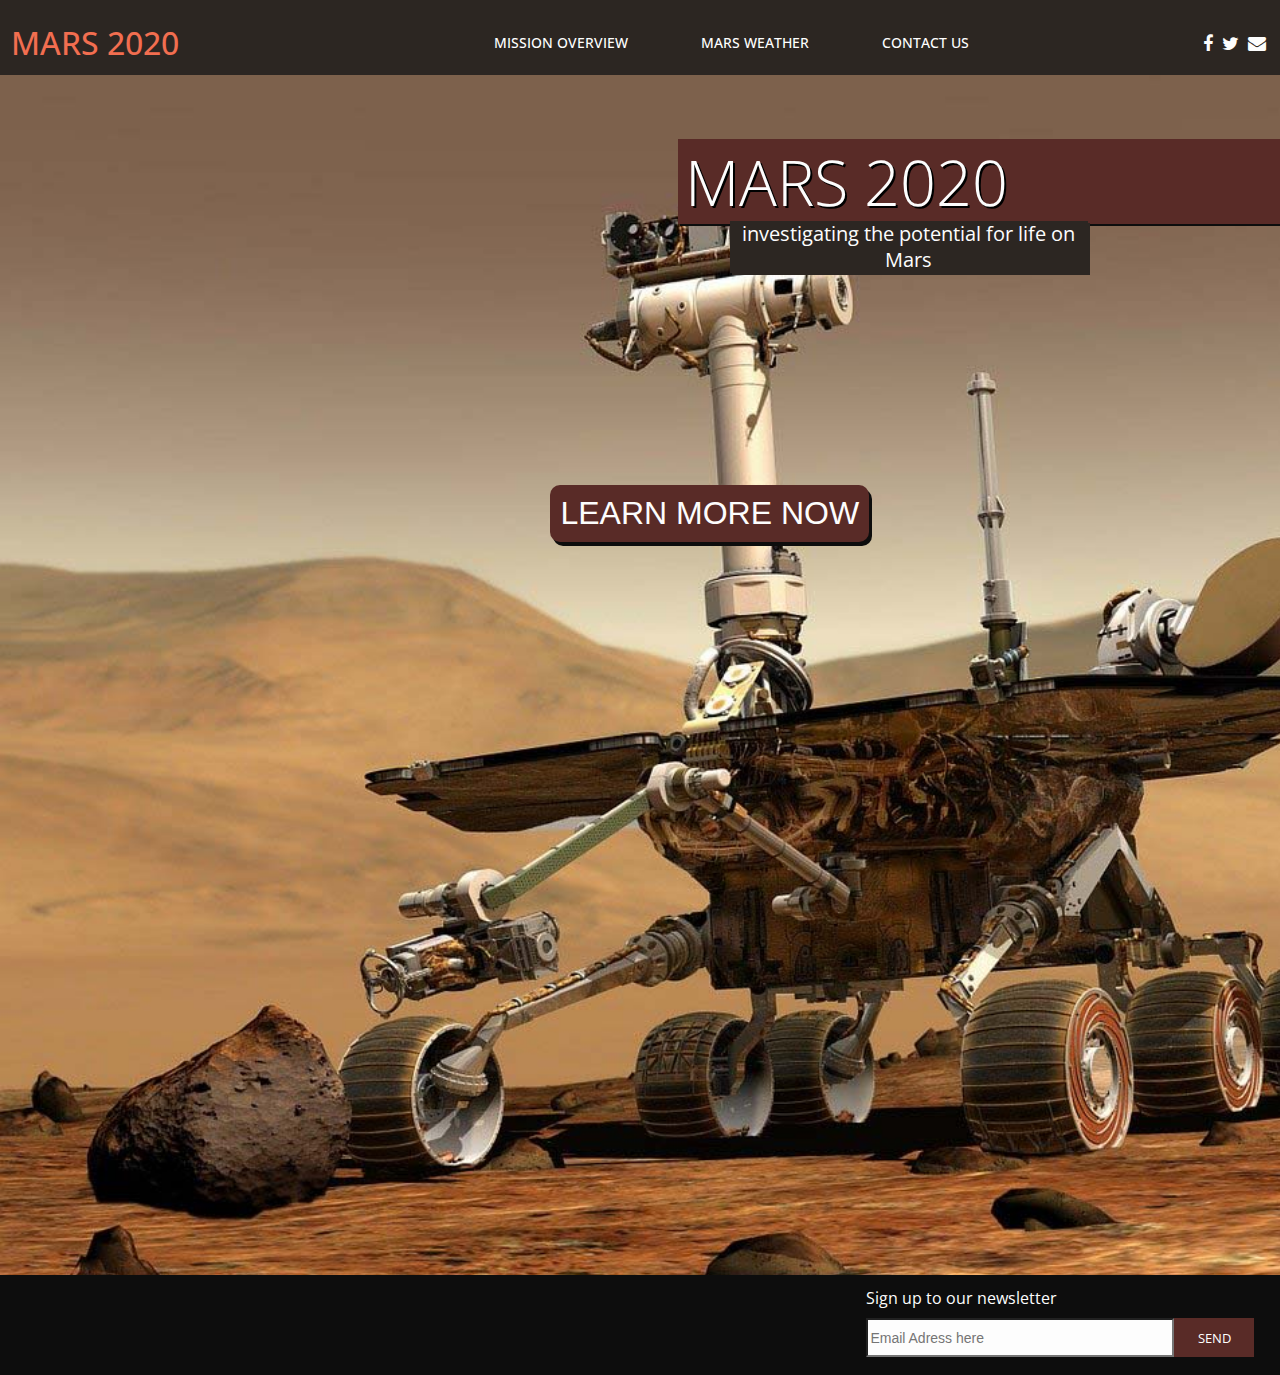
==== commit 11ef00be: "Small changes to the countdown timer and styling for call to action button" ====
--- a/index.html
+++ b/index.html
@@ -45,6 +45,7 @@
       <main class="main">
         <h2 id="welcomeText">MARS 2020</h2>
         <p class="subText">investigating the potential for life on Mars</p>
+        <button id="callToAction" type="button" name="button"><a href="overview.html">LEARN MORE NOW</a></button>
       </main>
       <div id="newMain"></div>
       <footer id="footer">
--- a/css/style.css
+++ b/css/style.css
@@ -32,7 +32,34 @@
 
 main {
   grid-area: main;
-  height: 1000px;
+  height: 1200px;
+}
+
+#callToAction {
+  font-size: 32px;
+  border: none;
+  padding: 10px;
+  margin-left: 43%;
+  margin-top: 15%;
+  background: #592b27;
+  box-shadow: 3px 4px #0d0d0d;
+  color: #fdfdfd;
+  cursor: pointer;
+  border-radius: 10px;
+}
+
+#callToAction:hover {
+  background: darkgreen;
+}
+
+#callToAction a {
+  text-decoration: none;
+  color: #fdfdfd;
+}
+
+#callToAction a:hover {
+  font-size: 1.1em;
+  transition: 1s;
 }
 
 h1 {
@@ -347,6 +374,11 @@
     height: 1100px;
   }
 
+  #callToAction {
+    margin-left: 30%;
+    margin-top: 15%;
+  }
+
   h1 {
     margin-top: 5%;
     margin-left: 0;
@@ -504,6 +536,12 @@
     height: 580px;
   }
 
+  #callToAction {
+    margin-left: 15%;
+    margin-top: 45%;
+    font-size: 24px;
+  }
+
   .socialMobile {
     margin-left: 25%;
   }
@@ -602,9 +640,9 @@
   .close {
     position: absolute;
     font-size: 30px;
-    color: white;
-    top: 0%;
-    right: 5%;
+    color: whiteM
+    top: 0;
+    right: 3%;
     font-weight: bold;
   }
 
